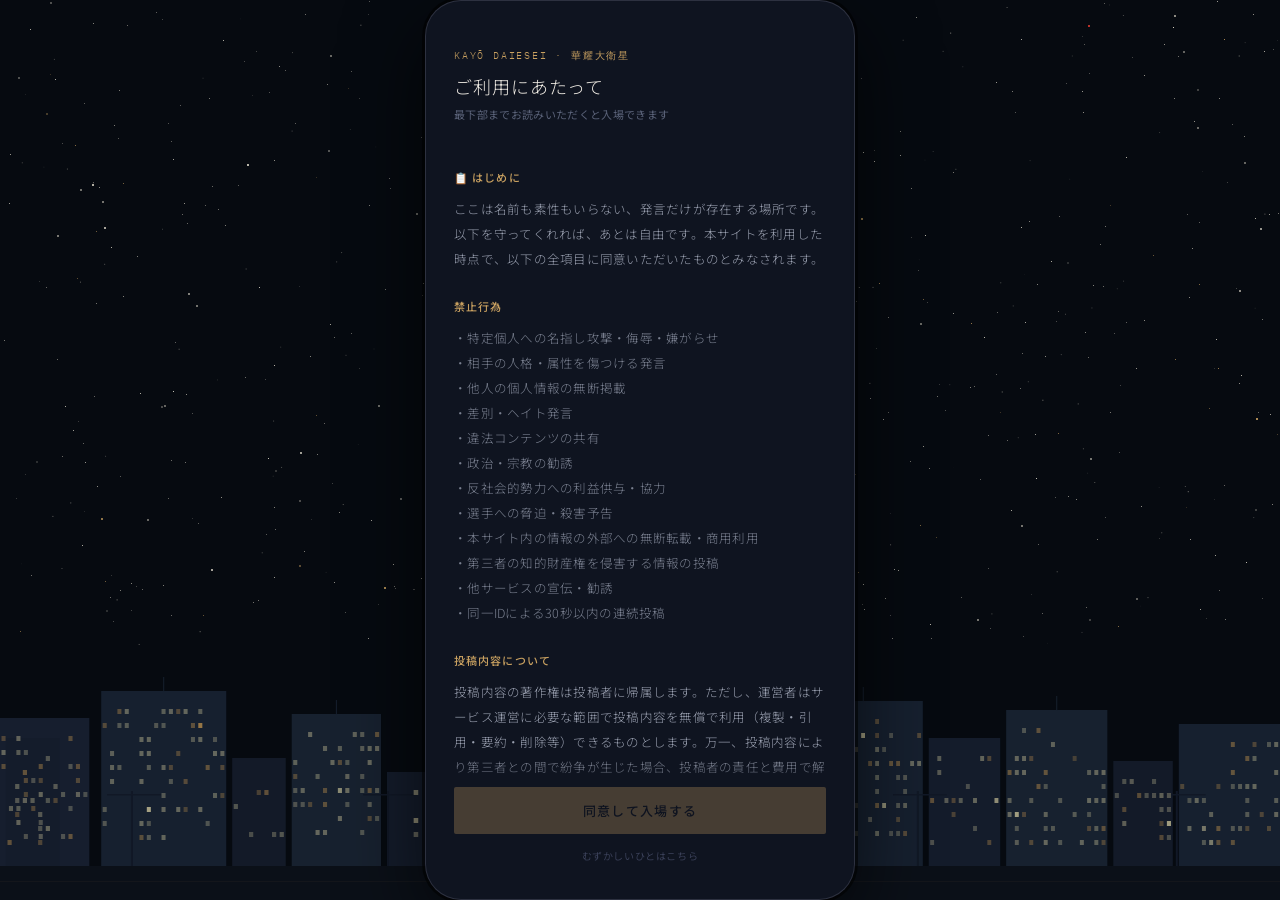
==== index.html @ 4f568e1c "patch: 縦画面でカード下切れを修正 / Ver 1.1.23 max-height固定値を廃止、flex:1+min-height:0で sticky-frame残り領域をすべてcardsに割り" ====
<!DOCTYPE html>
<html lang="ja">
<head>
<meta charset="UTF-8">
<meta name="viewport" content="width=device-width, initial-scale=1.0, maximum-scale=1.0">
<title>華耀大衛星</title>
<meta name="theme-color" content="#c8a060">
<link rel="manifest" href="manifest.json">
<link rel="apple-touch-icon" href="icons/icon-192.png">

<!-- Google tag (gtag.js) -->
<script async src="https://www.googletagmanager.com/gtag/js?id=G-W4939EXX88"></script>
<script>
  window.dataLayer = window.dataLayer || [];
  function gtag(){dataLayer.push(arguments);}
  gtag('js', new Date());
  gtag('config', 'G-W4939EXX88');
</script>

<!-- フォント -->
<link href="https://fonts.googleapis.com/css2?family=Noto+Sans+JP:wght@200;300;400;500;700&family=IBM+Plex+Mono:wght@300;400;500&display=swap" rel="stylesheet">

<!-- Supabase SDK -->
<script src="https://cdn.jsdelivr.net/npm/@supabase/supabase-js@2/dist/umd/supabase.min.js"></script>

<!-- スタイル -->
<link rel="stylesheet" href="style.css">
</head>
<body>

<!-- ================================================================
     背景レイヤー（レターボックス領域のみ — コンテンツに非干渉）
================================================================ -->
<div id="bg-layer">
  <canvas id="starfield-canvas" style="position:absolute;top:0;left:0;width:100%;height:100%;pointer-events:none;z-index:0;"></canvas>
  <canvas id="city-canvas" style="position:absolute;bottom:0;left:0;width:100%;pointer-events:none;z-index:1;"></canvas>
</div>

<!-- ================================================================
     スマホフレーム（コンテンツエリア max-width: 430px）
================================================================ -->
<div id="stage">

  <!-- SCENE 1: スプラッシュ -->
  <div id="scene-splash">
    <img id="splash-logo" src="assets/wheel-eye.png" alt="華耀大衛星">
    <div id="loader-wrap"><div id="loader-bar"></div></div>
  </div>

  <!-- SCENE 2: 利用規約 -->
  <div id="scene-terms">
    <div id="terms-fade-top"></div>
    <div id="terms-header">
      <div id="terms-site-name">KAYŌ DAIESEI · 華耀大衛星</div>
      <div id="terms-title">ご利用にあたって</div>
      <div id="terms-subtitle">最下部までお読みいただくと入場できます</div>
    </div>

    <div id="terms-scroll">

      <!-- 通常版 -->
      <div id="terms-normal" class="terms-body active">
        <h2>📋 はじめに</h2>
        <p>ここは名前も素性もいらない、発言だけが存在する場所です。以下を守ってくれれば、あとは自由です。本サイトを利用した時点で、以下の全項目に同意いただいたものとみなされます。</p>
        <h2>禁止行為</h2>
        <ul>
          <li>・特定個人への名指し攻撃・侮辱・嫌がらせ</li>
          <li>・相手の人格・属性を傷つける発言</li>
          <li>・他人の個人情報の無断掲載</li>
          <li>・差別・ヘイト発言</li>
          <li>・違法コンテンツの共有</li>
          <li>・政治・宗教の勧誘</li>
          <li>・反社会的勢力への利益供与・協力</li>
          <li>・選手への脅迫・殺害予告</li>
          <li>・本サイト内の情報の外部への無断転載・商用利用</li>
          <li>・第三者の知的財産権を侵害する情報の投稿</li>
          <li>・他サービスの宣伝・勧誘</li>
          <li>・同一IDによる30秒以内の連続投稿</li>
        </ul>
        <h2>投稿内容について</h2>
        <p>投稿内容の著作権は投稿者に帰属します。ただし、運営者はサービス運営に必要な範囲で投稿内容を無償で利用（複製・引用・要約・削除等）できるものとします。万一、投稿内容により第三者との間で紛争が生じた場合、投稿者の責任と費用で解決するものとします。</p>
        <h2>匿名とIDについて</h2>
        <p>登録不要・完全匿名です。IDは24時間ごとに自動リセットされ、氏名等の個人情報は収集しません。ただし、投稿内容および接続元IPアドレスはサーバーに記録されます。本サイトは20歳以上の方を対象としています。競輪は適度に楽しみましょう。依存症などでお困りの方は専門の相談窓口（消費者庁：0570-000-109）へご相談ください。</p>
        <h2>免責事項</h2>
        <p>本サイトに掲載される情報の正確性・妥当性について一切保証しません。車券の購入は自己責任であり、的中・不的中に関する一切の不利益について責任を負いません。通信回線やコンピュータ等の障害によるシステムの中断・遅滞・中止・データの消失、データへの不正アクセスにより生じた損害についても責任を負いません。本サイトの利用により生じたいかなる損害についても、運営に故意または重大な過失がある場合を除き、責任を負いません。法令により責任を負うべき場合でも、総額1,000円を上限とします。違反投稿は予告なく削除し、悪質な場合はIPアドレスによるアクセス制限を行います。最終的な判断は運営の裁量に委ねられます。</p>
        <h2>その他</h2>
        <p>サイトの停止・規約変更は予告なく行う場合があります。変更後も利用を続けた場合、改定後の規約に同意いただいたものとみなされます。</p>
        <p class="footer-note">開発者：Mushyn Reagan ／ 2026年04月28日 施行</p>
      </div>

      <!-- ひらがな版 -->
      <div id="terms-kana" class="terms-body">
        <h2>📋 つかうまえによんでね</h2>
        <p>ここはなまえもなにもいらない、かきこみだけのばしょです。これだけまもってくれれば、あとはじゆうです。</p>
        <h2>やってはいけないこと</h2>
        <ul>
          <li>・ひとをなまえでよんでいじめたりバカにしない</li>
          <li>・あいてのことをきずつけることばをつかわない</li>
          <li>・ひとのじゅうしょやなまえをかかない</li>
          <li>・さべつやヘイトはだめ</li>
          <li>・ほうりつにはんすることをかかない</li>
          <li>・せいじやしゅうきょうのはなしをおしつけない</li>
          <li>・やくざやはんしゃかいてきなひとへのてつだいをしない</li>
          <li>・せんしゅに「しね」「ころす」などとかかない</li>
          <li>・ここのかきこみをよそにもっていったりおかねにしない</li>
          <li>・ほかのサービスのこうこくをしない</li>
          <li>・30びょういないにれんとうしない</li>
        </ul>
        <h2>かきこみについて</h2>
        <p>かいたひとのものです。でもうんえいしゃはひつようならけしたりつかったりできます。もめごとがおきたらかいたひとがじぶんでなんとかしてください。</p>
        <h2>なまえについて</h2>
        <p>とうろくいらず、かんぜんとくめいです。IDは24じかんでリセット。でもかきこみとIPアドレスはサーバーにのこります。20さいいじょうのひとがつかってください。ギャンブルはほどほどに。</p>
        <h2>めんせきじこう</h2>
        <p>ここのじょうほうでしゃけんをかってはずれてもしりません。システムがとまったりデータがきえてもしりません。なにかあってもうんえいしゃはせきにんとりません。1000えんがげんどです。わるいかきこみはけします。ひどいばあいはIPBANします。</p>
        <h2>そのほか</h2>
        <p>よこくなくとまったりルールがかわることがあります。つかいつづけたらどういしたとみなします。</p>
        <p class="footer-note">かいはつしゃ：Mushyn Reagan ／ 2026年04月28日 しこう</p>
      </div>

    </div><!-- /terms-scroll -->

    <div id="terms-fade-bottom"></div>
    <div id="terms-footer">
      <button id="btn-agree">同意して入場する</button>
      <button id="link-kana">むずかしいひとはこちら</button>
    </div>
  </div><!-- /scene-terms -->

  <!-- SCENE 3: 掲示板 -->
  <div id="scene-main">
    <div id="board-root">

      <!-- サイドバーオーバーレイ -->
      <div id="bd-overlay"></div>

      <!-- サイドバー -->
      <div id="bd-sidebar">
        <div id="bd-sidebar-hdr">
          <div class="bd-logo"><img src="assets/logo.png" alt="華耀大衛星"></div>
          <div>
            <div class="bd-site-name">華耀大衛星</div>
            <div class="bd-site-kana">かようだいえいせい</div>
            <div class="bd-site-ver">Ver 1.1.23</div>
          </div>
        </div>
        <div id="bd-nav-scroll">
          <div id="bd-boards-nav"></div>
        </div>
        <div id="bd-sidebar-ftr">
          <div class="bd-legal-links">
            <button class="bd-legal-btn" id="btn-show-terms">利用規約</button>
            <span class="bd-legal-sep">·</span>
            <button class="bd-legal-btn" id="btn-show-privacy">プライバシーポリシー</button>
          </div>
        </div>
      </div>

      <!-- ヘッダー -->
      <div id="bd-header">
        <button id="bd-hamburger">
          <span></span><span></span><span></span>
        </button>
        <div id="bd-header-title">華耀大衛星</div>
        <button id="bd-back-btn">← 戻る</button>
        <div class="bd-logo-sm"><img src="assets/logo.png" alt="ロゴ"></div>
      </div>

      <!-- スレッド満杯バナー -->
      <div id="bd-full-banner">このスレッドは1000投稿に達しました。新しいスレッドを立ててください。</div>

      <!-- メインコンテンツ -->
      <div id="bd-main"><div class="bd-loading">読み込み中…</div></div>

      <!-- 入力バー -->
      <div id="bd-input-bar">
        <div id="bd-img-preview"></div>
        <form id="bd-form">
          <button type="button" id="bd-attach-btn" title="画像を添付">
            <svg width="16" height="16" viewBox="0 0 24 24" fill="none">
              <path d="M21.44 11.05l-9.19 9.19a6 6 0 01-8.49-8.49l9.19-9.19a4 4 0 015.66 5.66L9.41 17.41a2 2 0 01-2.83-2.83l8.49-8.48" stroke="#9aa0b0" stroke-width="2" stroke-linecap="round" stroke-linejoin="round"/>
            </svg>
          </button>
          <input type="file" id="bd-file-input" accept="image/jpeg,image/png,image/gif,image/webp" multiple style="display:none">
          <textarea id="bd-textarea" placeholder="書き込む…" rows="1"></textarea>
          <button type="submit" id="bd-send-btn">
            <svg width="16" height="16" viewBox="0 0 24 24" fill="none">
              <path d="M22 2L11 13" stroke="#0f1420" stroke-width="2" stroke-linecap="round"/>
              <path d="M22 2L15 22L11 13L2 9L22 2Z" stroke="#0f1420" stroke-width="2" stroke-linecap="round" stroke-linejoin="round"/>
            </svg>
          </button>
        </form>
      </div>

      <!-- スレッド作成モーダル（管理ページ用） -->
      <div id="bd-modal">
        <div id="bd-modal-box">
          <h3>新しいスレッドを立てる</h3>
          <input type="text" id="bd-thread-title" placeholder="スレッドタイトル" maxlength="100">
          <textarea id="bd-thread-body" placeholder="本文（最初の投稿）" rows="3"></textarea>
          <div class="bd-modal-actions">
            <button id="bd-modal-cancel">キャンセル</button>
            <button id="bd-modal-submit">作成する</button>
          </div>
        </div>
      </div>

      <!-- >>アンカーポップアップ -->
      <div id="bd-anchor-popup"></div>

      <!-- ライトボックス（画像拡大） -->
      <div id="bd-lightbox">
        <button id="bd-lightbox-close">✕</button>
        <img id="bd-lightbox-img" src="" alt="">
      </div>

      <!-- 利用規約 / プライバシーポリシー モーダル -->
      <div id="bd-legal-modal">
        <div id="bd-legal-modal-box">
          <div id="bd-legal-modal-hdr">
            <span id="bd-legal-modal-title">利用規約</span>
            <button id="bd-legal-modal-close">✕</button>
          </div>
          <div id="bd-legal-modal-body"></div>
        </div>
      </div>

    </div><!-- /board-root -->
  </div><!-- /scene-main -->

</div><!-- /stage -->

<!-- ================================================================
     スクリプト（依存順に読み込み）
================================================================ -->
<script src="bg.js"></script>        <!-- 背景演出（星・夜景） -->
<script src="flow.js"></script>      <!-- 起動フロー（スプラッシュ→規約→掲示板） -->
<script src="board.js"></script>     <!-- 掲示板ロジック（Supabase） -->
<script src="jizairitu.js"></script> <!-- 自在律A.L.L（レース予想ビュー） -->
<script src="home.js"></script>      <!-- はじめにページ -->
<script src="news.js"></script>      <!-- ニュース速報 -->

<!-- ================================================================
     PWA: SW登録 + インストールボタン（UA分岐）
================================================================ -->
<script>
(function() {
  // Service Worker 登録
  if ('serviceWorker' in navigator) {
    navigator.serviceWorker.register('sw.js').catch(() => {});
  }

  // iOS Safari 判定
  const isIOS = /iphone|ipad|ipod/i.test(navigator.userAgent) && !window.MSStream;
  const isInStandaloneIOS = window.navigator.standalone === true;
  // Android Chrome 判定用
  let deferredPrompt = null;

  function getInstallBtn() {
    return document.getElementById('bd-pwa-btn');
  }

  function injectBtn(label, onClick) {
    const existing = getInstallBtn();
    if (existing) return;
    const ftr = document.getElementById('bd-sidebar-ftr');
    if (!ftr) return;
    const btn = document.createElement('button');
    btn.id = 'bd-pwa-btn';
    btn.className = 'bd-pwa-install-btn';
    btn.textContent = label;
    btn.addEventListener('click', onClick);
    ftr.insertBefore(btn, ftr.firstChild);
  }

  function removeBtn() {
    const b = getInstallBtn();
    if (b) b.remove();
  }

  // iOS Safari: beforeinstallprompt 非対応 → 手動案内モーダル
  if (isIOS && !isInStandaloneIOS) {
    document.addEventListener('DOMContentLoaded', () => {
      injectBtn('📲 ホーム画面に追加', () => {
        const modal = document.getElementById('bd-pwa-modal');
        if (modal) modal.style.display = 'flex';
      });
    });
    return;
  }

  // Android Chrome: beforeinstallprompt を捕捉
  window.addEventListener('beforeinstallprompt', e => {
    e.preventDefault();
    deferredPrompt = e;
    document.addEventListener('DOMContentLoaded', () => {
      injectBtn('📲 アプリとして追加', async () => {
        if (!deferredPrompt) return;
        deferredPrompt.prompt();
        const { outcome } = await deferredPrompt.userChoice;
        deferredPrompt = null;
        if (outcome === 'accepted') removeBtn();
      });
    });
    // DOMContentLoaded 後に beforeinstallprompt が来る場合も対応
    injectBtn('📲 アプリとして追加', async () => {
      if (!deferredPrompt) return;
      deferredPrompt.prompt();
      const { outcome } = await deferredPrompt.userChoice;
      deferredPrompt = null;
      if (outcome === 'accepted') removeBtn();
    });
  });

  // インストール済み
  window.addEventListener('appinstalled', () => removeBtn());
})();
</script>

<!-- iOS Safari 手動案内モーダル -->
<div id="bd-pwa-modal" style="display:none;position:fixed;inset:0;z-index:9999;background:rgba(0,0,0,0.72);align-items:flex-end;justify-content:center;">
  <div style="background:#0d1220;border-radius:16px 16px 0 0;padding:28px 24px 40px;width:100%;max-width:430px;color:#f0ece4;font-family:'Noto Sans JP',sans-serif;">
    <div style="font-size:17px;font-weight:500;margin-bottom:14px;">📲 ホーム画面に追加する方法</div>
    <ol style="font-size:14px;line-height:1.8;color:#ddd6c8;padding-left:20px;margin:0 0 20px;">
      <li>画面下部の <strong>共有ボタン</strong>（□↑）をタップ</li>
      <li>メニューから <strong>「ホーム画面に追加」</strong> をタップ</li>
      <li>右上の <strong>「追加」</strong> をタップして完了</li>
    </ol>
    <button onclick="document.getElementById('bd-pwa-modal').style.display='none'" style="width:100%;padding:13px;background:#c8a060;border:none;border-radius:8px;color:#0f1420;font-size:15px;font-weight:700;cursor:pointer;">閉じる</button>
  </div>
</div>

</body>
</html>
---- style.css ----
/* ================================================================
   華耀東夷堂 — スタイルシート
   編集箇所のガイド:
   - デザイントークン（色・フォント）: 各セレクタに直書き
   - ベースカラー:   #0f1420
   - アクセントカラー: #c8a060
   - フォント: Noto Sans JP / IBM Plex Mono
================================================================ */

*, *::before, *::after { box-sizing: border-box; margin: 0; padding: 0; }

html, body {
  height: 100%;
  background: #060a10; /* 画面外の最暗部 */
  font-family: 'Noto Sans JP', sans-serif;
  -webkit-font-smoothing: antialiased;
}

body {
  display: flex;
  justify-content: center;
  align-items: center;
  position: relative;
  overflow: hidden;
}

/* ── レターボックス背景レイヤー（コンテンツエリア外にのみ表示） ── */
#bg-layer {
  position: fixed;
  inset: 0;
  pointer-events: none;
  z-index: 0;
}

/* ── スマホフレーム（コンテンツエリア） ── */
#stage {
  width: 100%;
  height: 100%;
  max-width: 430px;
  position: relative;
  overflow: hidden;
  background: #0f1420;
  z-index: 1;
  border: 1.5px solid rgba(180,185,210,0.18);   /* ベゼル線 */
  border-radius: 36px;
  box-shadow: 0 0 0 3px rgba(0,0,0,0.55), 0 28px 80px rgba(0,0,0,0.65);
}

/* ================================================================
   SCENE 1: スプラッシュ
================================================================ */
#scene-splash {
  position: absolute; inset: 0; z-index: 10;
  display: flex; flex-direction: column;
  align-items: center; justify-content: center;
  gap: 36px;
  opacity: 0;
  transition: opacity 0.6s ease;
}
#scene-splash.visible { opacity: 1; }
#scene-splash.out     { opacity: 0; transition: opacity 0.5s ease; }

#splash-logo {
  width: 140px; height: 140px;
  filter: sepia(0.6) saturate(3) hue-rotate(-25deg) brightness(1.05);
}

/* ローディングバー */
#loader-wrap {
  width: 200px; height: 1px;
  background: rgba(200,160,96,0.15);
  position: relative; overflow: hidden;
}
#loader-bar {
  position: absolute; top: 0; left: 0; height: 100%;
  width: 0%;
  background: #c8a060;
}

/* ================================================================
   SCENE 2: 利用規約
================================================================ */
#scene-terms {
  position: absolute; inset: 0; z-index: 10;
  display: flex; flex-direction: column;
  opacity: 0; pointer-events: none;
  transition: opacity 0.5s ease;
}
#scene-terms.visible { opacity: 1; pointer-events: all; }
#scene-terms.out     { opacity: 0; pointer-events: none; transition: opacity 0.4s ease; }

#terms-header      { flex-shrink: 0; padding: 48px 28px 20px; }
#terms-site-name   {
  font-size: 10px; letter-spacing: 0.18em;
  color: #c8a060; font-weight: 300;
  font-family: 'IBM Plex Mono', monospace;
}
#terms-title       { margin-top: 10px; font-size: 18px; font-weight: 300; color: #f0ece4; letter-spacing: 0.05em; line-height: 1.5; }
#terms-subtitle    { margin-top: 6px; font-size: 11px; color: #5a6278; letter-spacing: 0.03em; }

#terms-scroll {
  flex: 1; overflow-y: auto; padding: 0 28px 20px;
  scroll-behavior: smooth;
}
#terms-scroll::-webkit-scrollbar       { width: 2px; }
#terms-scroll::-webkit-scrollbar-thumb { background: #2a3040; }

/* 規約本文（通常版・ひらがな版共通） */
.terms-body        { display: none; font-size: 12.5px; line-height: 2; color: #9aa0b0; font-weight: 300; letter-spacing: 0.02em; }
.terms-body.active { display: block; }
.terms-body h2     { font-size: 11px; font-weight: 500; color: #c8a060; letter-spacing: 0.1em; margin: 24px 0 8px; }
.terms-body p      { margin-bottom: 8px; }
.terms-body ul     { padding-left: 0; list-style: none; }
.terms-body ul li  { padding-left: 1em; text-indent: -1em; color: #7a8090; }
.terms-body .footer-note { margin-top: 32px; font-size: 10px; color: #3a4058; letter-spacing: 0.05em; }

/* フェードマスク */
#terms-fade-top    { position: absolute; left: 0; right: 0; height: 40px; pointer-events: none; top: 130px; background: linear-gradient(to bottom, #0f1420, transparent); z-index: 2; }
#terms-fade-bottom { position: absolute; left: 0; right: 0; height: 60px; pointer-events: none; bottom: 90px; background: linear-gradient(to top, #0f1420, transparent); z-index: 2; }

#terms-footer {
  flex-shrink: 0; padding: 12px 28px 36px;
  display: flex; flex-direction: column; align-items: center; gap: 14px;
  position: relative; z-index: 3;
}

/* 同意ボタン */
#btn-agree {
  width: 100%; padding: 14px 0;
  background: #c8a060; color: #0f1420;
  font-size: 13px; font-weight: 500; letter-spacing: 0.1em;
  border: none; cursor: pointer; border-radius: 2px;
  opacity: 0.3; pointer-events: none;
  transition: opacity 0.3s ease;
  font-family: 'Noto Sans JP', sans-serif;
}
#btn-agree.active        { opacity: 1; pointer-events: all; }
#btn-agree.active:active { opacity: 0.85; }

/* ひらがな切替リンク */
#link-kana {
  font-size: 10px; color: #3a4058; letter-spacing: 0.06em;
  cursor: pointer; background: none; border: none;
  font-family: 'Noto Sans JP', sans-serif;
  transition: color 0.2s;
}
#link-kana:hover { color: #7a8090; }

/* ================================================================
   SCENE 3: 掲示板
================================================================ */
#scene-main {
  position: absolute; inset: 0; z-index: 5;
  opacity: 0; transform: scale(0.95);
  pointer-events: none;
  transition: opacity 0.6s ease, transform 0.6s cubic-bezier(0.34,1.2,0.64,1);
}
#scene-main.visible { opacity: 1; transform: scale(1); pointer-events: all; }

#board-root {
  width: 100%; height: 100%;
  display: flex; flex-direction: column;
  background: transparent;
  position: relative; overflow: hidden;
}
#board-root ::-webkit-scrollbar       { width: 3px; }
#board-root ::-webkit-scrollbar-track { background: transparent; }
#board-root ::-webkit-scrollbar-thumb { background: #2a3040; border-radius: 2px; }

/* ── サイドバー ── */
#bd-overlay {
  display: none; position: absolute; inset: 0;
  background: rgba(0,0,0,0.5); backdrop-filter: blur(1px);
  z-index: 40;
}
#bd-overlay.open { display: block; }

#bd-sidebar {
  position: absolute; top: 0; left: 0; bottom: 0; width: 240px;
  background: #0b0f1a; z-index: 50;
  transform: translateX(-100%);
  transition: transform 0.25s cubic-bezier(0.4,0,0.2,1);
  display: flex; flex-direction: column;
}
#bd-sidebar.open { transform: translateX(0); }

#bd-sidebar-hdr {
  padding: 16px 16px 12px; border-bottom: 1px solid #1a2236;
  display: flex; align-items: center; gap: 10px; flex-shrink: 0;
}
#bd-sidebar-hdr .bd-logo          { width: 36px; height: 36px; border-radius: 8px; overflow: hidden; flex-shrink: 0; }
#bd-sidebar-hdr .bd-logo img      { width: 100%; height: 100%; object-fit: cover; }

.bd-site-name { font-size: 13px; font-weight: 700; color: #f0ece4; letter-spacing: 0.02em; }
.bd-site-kana { font-size: 10px; color: #5a6278; letter-spacing: 0.05em; }
.bd-site-ver  { font-size: 0.7rem; font-weight: 300; color: #9aa0b0; margin-top: 2px; }

#bd-nav-scroll  { flex: 1; overflow-y: auto; padding: 12px 8px; }
.bd-nav-label   { font-size: 10px; color: #5a6278; letter-spacing: 0.1em; padding: 4px 8px 8px; font-weight: 700; }

.bd-board-btn {
  display: flex; align-items: center; gap: 10px;
  width: 100%; padding: 9px 10px; background: transparent;
  border: none; border-radius: 6px; cursor: pointer;
  transition: background 0.15s; text-align: left;
}
.bd-board-btn:hover           { background: #141b2a; }
.bd-board-btn.active          { background: #1a2236; }
.bd-board-btn .bd-emoji       { font-size: 16px; width: 22px; text-align: center; flex-shrink: 0; }
.bd-board-btn .bd-bname       { font-size: 13px; color: #ddd6c8; letter-spacing: 0.02em; }
.bd-board-btn.active .bd-bname{ color: #c8a060; font-weight: 700; }
.bd-board-btn .bd-indicator   { margin-left: auto; width: 3px; height: 16px; background: #c8a060; border-radius: 2px; flex-shrink: 0; display: none; }
.bd-board-btn.active .bd-indicator { display: block; }

/* ── カテゴリ構造（Discord風2層） ── */
.bd-category { margin-bottom: 2px; }

.bd-cat-hdr {
  display: flex; align-items: center; gap: 6px;
  width: 100%; padding: 6px 8px 4px;
  background: none; border: none; cursor: pointer;
  text-align: left;
}
.bd-cat-hdr:hover .bd-cat-name { color: #9aa0b0; }

.bd-cat-arrow {
  font-size: 8px; color: #5a6278;
  transition: transform 0.2s;
  display: inline-block;
}
.bd-cat-arrow.collapsed { transform: rotate(-90deg); }

.bd-cat-name {
  font-size: 12px; font-weight: 600; color: #5a6278;
  letter-spacing: 0.05em; text-transform: uppercase;
  transition: color 0.15s;
}

.bd-cat-boards { overflow: hidden; }
.bd-cat-boards.hidden { display: none; }

/* 未読バッジ */
.bd-unread {
  margin-left: auto; font-size: 8px; color: #c8a060;
  flex-shrink: 0;
}

/* サイドバーフッター */
#bd-sidebar-ftr {
  padding: 10px 16px 16px; border-top: 1px solid #1a2236;
  flex-shrink: 0;
}
.bd-ftr-desc { font-size: 10px; color: #5a6278; margin-bottom: 8px; }
.bd-legal-links { display: flex; align-items: center; gap: 8px; }
.bd-legal-btn {
  background: none; border: none; cursor: pointer;
  font-size: 10px; color: #3a4058;
  font-family: 'Noto Sans JP', sans-serif;
  letter-spacing: 0.03em; padding: 0;
  transition: color 0.2s;
}
.bd-legal-btn:hover { color: #c8a060; }
.bd-legal-sep { font-size: 10px; color: #3a4058; }

/* ── 法的モーダル ── */
#bd-legal-modal {
  display: none; position: absolute; inset: 0;
  background: rgba(0,0,0,0.8); z-index: 200;
  align-items: flex-end; justify-content: center;
  padding: 0;
}
#bd-legal-modal.open { display: flex; }
#bd-legal-modal-box {
  background: #0d1220; border-top: 1px solid #c8a060;
  border-radius: 12px 12px 0 0;
  width: 100%; max-height: 75%;
  display: flex; flex-direction: column;
}
#bd-legal-modal-hdr {
  display: flex; align-items: center; justify-content: space-between;
  padding: 14px 18px 12px; border-bottom: 1px solid #1a2236;
  flex-shrink: 0;
}
#bd-legal-modal-title { font-size: 14px; font-weight: 700; color: #c8a060; }
#bd-legal-modal-close {
  background: none; border: none; color: #5a6278;
  font-size: 16px; cursor: pointer; padding: 2px 6px;
  transition: color 0.15s;
}
#bd-legal-modal-close:hover { color: #f0ece4; }
#bd-legal-modal-body {
  flex: 1; overflow-y: auto; padding: 16px 18px 24px;
  font-size: 12px; line-height: 2; color: #9aa0b0;
}
#bd-legal-modal-body h2 { font-size: 11px; font-weight: 500; color: #c8a060; letter-spacing: 0.1em; margin: 20px 0 6px; }
#bd-legal-modal-body h3 { font-size: 10px; font-weight: 500; color: #8a9090; letter-spacing: 0.08em; margin: 14px 0 4px; }
#bd-legal-modal-body p  { margin-bottom: 6px; }
#bd-legal-modal-body ul { padding-left: 0; list-style: none; }
#bd-legal-modal-body ul li { color: #7a8090; }
#bd-legal-modal-body .footer-note { margin-top: 24px; font-size: 10px; color: #3a4058; }

/* ── ヘッダー ── */
#bd-header {
  display: flex; align-items: center; gap: 10px;
  padding: 0 14px; height: 52px;
  background: #0d1220; border-bottom: 1px solid #1a2236;
  flex-shrink: 0; z-index: 10; position: relative;
}
#bd-hamburger {
  background: none; border: none; cursor: pointer; padding: 4px;
  display: flex; flex-direction: column; gap: 4px; flex-shrink: 0;
}
#bd-hamburger span  { display: block; width: 18px; height: 1.5px; background: #5a6278; border-radius: 1px; }
#bd-header-title    { flex: 1; font-size: 15px; font-weight: 700; color: #f0ece4; letter-spacing: 0.02em; white-space: nowrap; overflow: hidden; text-overflow: ellipsis; }

#bd-back-btn {
  display: none; background: none; border: none;
  color: #c8a060; font-size: 12px; cursor: pointer;
  padding: 4px 8px; letter-spacing: 0.05em;
  font-family: 'Noto Sans JP', sans-serif; flex-shrink: 0;
}

.bd-logo-sm     { width: 36px; height: 36px; border-radius: 8px; overflow: hidden; flex-shrink: 0; }
.bd-logo-sm img { width: 100%; height: 100%; object-fit: cover; }

/* ── メインコンテンツ ── */
#bd-full-banner {
  display: none;
  background: rgba(192,80,80,0.12); color: #c05050;
  font-size: 11px; text-align: center;
  padding: 7px 14px; border-bottom: 1px solid rgba(192,80,80,0.3);
  flex-shrink: 0; letter-spacing: 0.03em;
}
#bd-main { flex: 1; overflow-y: auto; padding-bottom: 4px; }

.bd-loading, .bd-empty {
  text-align: center; padding: 48px 20px;
  color: #5a6278; font-size: 13px; letter-spacing: 0.04em;
}

/* スレッドリスト */
.bd-thread-item         { padding: 12px 16px; cursor: pointer; transition: background 0.1s; }
.bd-thread-item:hover   { background: #141b2a; }
.bd-thread-sep          { height: 0.5px; background: rgba(255,255,255,0.04); filter: blur(0.4px); margin: 0 16px; }
.bd-thread-title        { font-size: 13.5px; color: #f0ece4; margin-bottom: 3px; letter-spacing: 0.01em; }
.bd-thread-meta         { font-size: 10px; color: #5a6278; font-family: 'IBM Plex Mono', monospace; }
.bd-thread-count        { float: right; font-size: 11px; color: #c8a060; margin-left: 8px; font-family: 'IBM Plex Mono', monospace; }
.bd-thread-item.full .bd-thread-title { color: #5a6278; }
.bd-thread-item.full .bd-thread-count { color: #c05050; }

/* 投稿 */
.bd-post              { padding: 10px 16px; }
.bd-post.system       { border-left: 2px solid #8a6a3a; margin: 0 16px; }
.bd-post.highlight    { background: rgba(200,160,96,0.08); }
.bd-post-hdr          { display: flex; align-items: baseline; gap: 8px; margin-bottom: 4px; flex-wrap: wrap; }
.bd-post-num          { font-family: 'IBM Plex Mono', monospace; font-size: 10px; color: #c8a060; font-weight: 500; cursor: pointer; letter-spacing: 0.03em; }
.bd-post-id           { font-family: 'IBM Plex Mono', monospace; font-size: 10px; color: #c8a060; font-weight: 500; letter-spacing: 0.03em; }
.bd-post-time         { font-family: 'IBM Plex Mono', monospace; font-size: 9px; color: #3a4058; margin-left: 2px; }
.bd-post-body         { font-size: 13.5px; line-height: 1.75; color: #f0ece4; word-break: break-word; letter-spacing: 0.01em; }
.bd-post.system .bd-post-body { color: #ddd6c8; }
.bd-post-body a       { color: #c8a060; text-decoration: none; }
.bd-post-body a.anchor{ color: #7ab8e0; }
/* .inline-img は下部の統合スタイルで定義 */

/* ── 入力バー ── */
#bd-input-bar {
  display: none; padding: 10px 14px 14px;
  background: #0f1420; border-top: 1px solid #1a2236;
  flex-shrink: 0;
}
#bd-form { display: flex; align-items: flex-end; gap: 10px; }
#bd-textarea {
  flex: 1; resize: none; border: none; outline: none;
  background: #1a2236; color: #f0ece4; border-radius: 8px;
  padding: 10px 12px; font-size: 13.5px;
  font-family: 'Noto Sans JP', sans-serif;
  line-height: 1.6; overflow: hidden; caret-color: #c8a060;
  min-height: 40px; max-height: 120px;
}
#bd-textarea::placeholder { color: #5a6278; }
#bd-send-btn {
  width: 38px; height: 38px; border-radius: 8px;
  background: #c8a060; border: none; cursor: pointer;
  display: flex; align-items: center; justify-content: center;
  flex-shrink: 0; transition: opacity 0.15s;
}
#bd-send-btn:disabled    { opacity: 0.4; cursor: default; }
#bd-send-btn svg         { pointer-events: none; }

/* ── スレッド作成モーダル（管理ページ用・一般画面からは非表示） ── */
#bd-modal {
  display: none; position: absolute; inset: 0;
  background: rgba(0,0,0,0.75); z-index: 200;
  align-items: center; justify-content: center; padding: 20px;
}
#bd-modal.open         { display: flex; }
#bd-modal-box          { background: #161d2e; border: 1px solid #c8a060; border-radius: 8px; padding: 20px; width: 100%; }
#bd-modal-box h3       { color: #c8a060; margin-bottom: 14px; font-size: 14px; font-weight: 500; letter-spacing: 0.05em; }
#bd-modal-box input,
#bd-modal-box textarea {
  width: 100%; background: #0f1420; border: 1px solid #1a2236;
  border-radius: 6px; color: #f0ece4; padding: 9px 12px;
  font-size: 13px; font-family: 'Noto Sans JP', sans-serif;
  margin-bottom: 10px; display: block; outline: none;
}
#bd-modal-box input:focus,
#bd-modal-box textarea:focus { border-color: #c8a060; }
#bd-modal-box textarea { min-height: 72px; resize: none; }

.bd-modal-actions          { display: flex; gap: 8px; }
.bd-modal-actions button   { flex: 1; padding: 10px; border-radius: 4px; font-size: 13px; cursor: pointer; border: none; font-family: 'Noto Sans JP', sans-serif; }
#bd-modal-submit           { background: #c8a060; color: #0f1420; font-weight: 700; }
#bd-modal-cancel           { background: none; border: 1px solid #3a4058 !important; color: #5a6278; }

/* ── 画像プレビュー（添付前） ── */
#bd-img-preview {
  display: none; flex-wrap: wrap; gap: 8px;
  padding: 8px 14px 0;
}
.img-prev-item {
  position: relative; width: 64px; height: 64px;
  border-radius: 6px; overflow: hidden;
  border: 1px solid #3a4058;
}
.img-prev-item img {
  width: 100%; height: 100%; object-fit: cover;
}
.img-prev-rm {
  position: absolute; top: 2px; right: 2px;
  width: 18px; height: 18px;
  background: rgba(0,0,0,0.7); color: #f0ece4;
  border: none; border-radius: 50%; font-size: 9px;
  cursor: pointer; display: flex; align-items: center; justify-content: center;
  line-height: 1; padding: 0;
}

/* ── 添付ボタン ── */
#bd-attach-btn {
  width: 34px; height: 34px; border-radius: 8px;
  background: none; border: none; cursor: pointer;
  display: flex; align-items: center; justify-content: center;
  flex-shrink: 0; transition: opacity .15s;
}
#bd-attach-btn:hover   { opacity: .7; }
#bd-attach-btn:disabled { opacity: .3; cursor: default; }

/* ── 投稿内サムネイル ── */
.inline-img {
  max-width: 180px; max-height: 180px;
  display: block; margin-top: 6px;
  border-radius: 6px; cursor: zoom-in;
  object-fit: cover;
  border: 1px solid #2a3040;
  transition: opacity .15s;
}
.inline-img:hover { opacity: .85; }

/* ── ライトボックス ── */
#bd-lightbox {
  display: none; position: absolute; inset: 0;
  background: rgba(0,0,0,0.92); z-index: 400;
  align-items: center; justify-content: center;
}
#bd-lightbox.open { display: flex; }
#bd-lightbox-img {
  max-width: 94%; max-height: 88%;
  object-fit: contain; border-radius: 4px;
  box-shadow: 0 8px 40px rgba(0,0,0,0.6);
}
#bd-lightbox-close {
  position: absolute; top: 16px; right: 18px;
  background: rgba(0,0,0,0.6); border: none;
  color: #f0ece4; font-size: 18px; width: 36px; height: 36px;
  border-radius: 50%; cursor: pointer; display: flex;
  align-items: center; justify-content: center;
  transition: background .15s;
}
#bd-lightbox-close:hover { background: rgba(200,160,96,0.3); }

/* ── アンカーポップアップ ── */
#bd-anchor-popup {
  display: none; position: absolute;
  background: #1c2540; border: 1px solid #c8a060;
  border-radius: 6px; padding: 10px 12px;
  max-width: 88%; font-size: 12px; z-index: 300;
  box-shadow: 0 4px 16px rgba(0,0,0,0.5);
  line-height: 1.6; color: #ddd6c8; pointer-events: none;
}

/* ================================================================
   HOME PAGE
================================================================ */
.home-wrap {
  padding: 0 0 40px;
  color: #ddd6c8;
  font-size: 13.5px;
  line-height: 1.9;
  letter-spacing: 0.02em;
}

/* キービジュアル */
.home-kv {
  padding: 36px 24px 28px;
  border-bottom: 1px solid rgba(255,255,255,0.05);
}
.home-kv-site {
  font-size: 9px;
  font-family: 'IBM Plex Mono', monospace;
  letter-spacing: 0.2em;
  color: #c8a060;
  margin-bottom: 12px;
}
.home-kv-catch {
  font-size: 22px;
  font-weight: 300;
  color: #f0ece4;
  letter-spacing: 0.04em;
  line-height: 1.5;
}

/* 本文セクション */
.home-section {
  padding: 24px 24px 8px;
}
.home-section p {
  margin-bottom: 14px;
  color: #c8cdd8;
}

/* 強調テキスト */
.home-em {
  font-style: italic;
  color: #c8a060 !important;
  letter-spacing: 0.06em;
  font-size: 14px;
  padding: 4px 0;
}

/* ブロックタイトル */
.home-block-title {
  font-size: 13px;
  font-weight: 700;
  color: #f0ece4;
  letter-spacing: 0.04em;
  margin-bottom: 4px;
}
.home-block-sub {
  font-size: 10px;
  font-family: 'IBM Plex Mono', monospace;
  color: #5a6278;
  letter-spacing: 0.06em;
  margin-bottom: 14px;
}

/* 外部リンク */
.home-link {
  display: inline-block;
  margin-top: 4px;
  font-size: 12px;
  color: #c8a060;
  text-decoration: none;
  border-bottom: 1px solid rgba(200,160,96,0.3);
  padding-bottom: 1px;
  transition: border-color 0.15s, color 0.15s;
}
.home-link:hover {
  color: #f0ece4;
  border-color: rgba(240,236,228,0.4);
}

/* 区切り線 */
.home-divider {
  height: 1px;
  margin: 16px 24px;
  background: rgba(255,255,255,0.06);
}

/* フッター */
.home-footer {
  margin-top: 32px;
  padding: 20px 24px;
  border-top: 1px solid rgba(255,255,255,0.05);
  text-align: center;
}
.home-footer-name {
  font-size: 12px;
  color: #5a6278;
  letter-spacing: 0.08em;
}
.home-footer-sub {
  font-size: 10px;
  color: #3a4058;
  margin-top: 4px;
  letter-spacing: 0.05em;
}

/* ================================================================
   ANNOUNCEMENTS
================================================================ */

/* ホーム内お知らせ */
.home-ann-loading {
  font-size: 12px;
  color: #5a6278;
  padding: 8px 0;
}
.home-ann-empty {
  font-size: 13px;
  color: #5a6278;
}
.home-ann-list { margin-top: 4px; }
.home-ann-item {
  border-left: 2px solid rgba(200,160,96,0.4);
  padding: 8px 0 8px 12px;
  margin-bottom: 14px;
}
.home-ann-meta {
  font-size: 10px;
  font-family: 'IBM Plex Mono', monospace;
  color: #5a6278;
  margin-bottom: 3px;
}
.home-ann-title {
  font-size: 13px;
  font-weight: 700;
  color: #f0ece4;
  margin-bottom: 4px;
}
.home-ann-body {
  font-size: 12.5px;
  color: #9aa0b0;
  line-height: 1.7;
}

/* 全件表示ビュー */
.ann-list { padding: 8px 0; }
.ann-item {
  padding: 16px;
  border-bottom: 1px solid rgba(255,255,255,.06);
}
.ann-item-hdr {
  display: flex;
  justify-content: space-between;
  align-items: flex-start;
  gap: 8px;
  margin-bottom: 8px;
}
.ann-item-title {
  font-size: 14px;
  font-weight: 700;
  color: #f0ece4;
  flex: 1;
}
.ann-item-date {
  font-size: 10px;
  font-family: 'IBM Plex Mono', monospace;
  color: #5a6278;
  white-space: nowrap;
  flex-shrink: 0;
}
.ann-item-body {
  font-size: 13px;
  color: #9aa0b0;
  line-height: 1.75;
  word-break: break-word;
}

/* ── サイドバー区切り線 ── */
.bd-nav-sep {
  height: 0.4px;
  background: rgba(255,255,255,0.08);
  margin: 4px 8px;
}

/* ================================================================
   LINKS PAGE
================================================================ */
.links-list { padding: 8px 0 32px; }
.links-item {
  padding: 20px 20px 16px;
}
.links-sep {
  height: 0.5px;
  background: rgba(255,255,255,0.06);
  margin: 0 20px;
}
.links-title {
  font-size: 13.5px;
  font-weight: 700;
  color: #f0ece4;
  margin-bottom: 10px;
  line-height: 1.5;
}
.links-desc {
  font-size: 13px;
  color: #9aa0b0;
  line-height: 1.8;
  margin-bottom: 14px;
}
.links-btn {
  display: inline-block;
  font-size: 12px;
  color: #c8a060;
  text-decoration: none;
  border: 1px solid rgba(200,160,96,0.35);
  border-radius: 4px;
  padding: 5px 12px;
  transition: background .15s, color .15s;
}
.links-btn:hover {
  background: rgba(200,160,96,0.12);
  color: #f0ece4;
}

/* ── PWA インストールボタン ── */
.bd-pwa-install-btn {
  display: block;
  width: calc(100% - 24px);
  margin: 0 12px 10px;
  padding: 10px 0;
  background: rgba(200,160,96,0.12);
  border: 1px solid rgba(200,160,96,0.40);
  border-radius: 8px;
  color: #c8a060;
  font-family: 'Noto Sans JP', sans-serif;
  font-size: 13px;
  font-weight: 500;
  cursor: pointer;
  transition: background .15s, color .15s;
}
.bd-pwa-install-btn:hover {
  background: rgba(200,160,96,0.22);
  color: #f0ece4;
}

/* ── ニュース速報 ── */
.news-filter-bar {
  display: flex;
  flex-wrap: wrap;
  gap: 4px;
  padding: 10px 14px 8px;
  border-bottom: 1px solid rgba(255,255,255,.06);
}
.news-filter-btn {
  padding: 3px 10px;
  border-radius: 3px;
  border: none;
  background: transparent;
  color: #5a6278;
  font-family: 'Noto Sans JP', sans-serif;
  font-size: .72rem;
  cursor: pointer;
  transition: background .14s, color .14s;
  white-space: nowrap;
}
.news-filter-btn:hover {
  background: rgba(255,255,255,.05);
  color: #9aa0b0;
}
.news-filter-btn.active {
  background: rgba(200,160,96,.10);
  color: #c8a060;
}
.news-list {
  padding: 0;
}
a.news-item,
a.news-item:link,
a.news-item:visited,
a.news-item:hover,
a.news-item:active {
  display: flex;
  align-items: stretch;
  text-decoration: none !important;
  color: #e8e0d0 !important;
  padding: 12px 16px;
  transition: background .14s;
}
a.news-item:hover {
  background: rgba(255,255,255,.04);
}
.news-item-accent {
  width: 2px;
  flex-shrink: 0;
  margin-right: 13px;
  align-self: stretch;
  border-radius: 1px;
}
.news-item-body {
  flex: 1;
  min-width: 0;
  padding-bottom: 2px;
}
.news-item-title {
  font-size: .875rem;
  color: #e8e0d0 !important;
  line-height: 1.6;
  word-break: break-word;
}
a.news-item:hover .news-item-title {
  color: #f0ece4 !important;
}
.news-item-meta {
  display: flex;
  align-items: center;
  gap: 10px;
  margin-top: 5px;
}
.news-item-cat {
  font-size: .69rem;
  color: #3a4058;
}
.news-item-time {
  font-size: .69rem;
  color: #3a4058;
  font-family: 'IBM Plex Mono', monospace;
}
.news-list .news-item + .news-item {
  border-top: 1px solid rgba(255,255,255,.05);
}

/* ── YouTube サムネイル ── */
.yt-thumb-wrap {
  display: block;
  margin-top: 8px;
  width: fit-content;
}
.yt-thumb {
  display: block;
  width: 100%;
  max-width: 300px;
  aspect-ratio: 16 / 9;
  object-fit: cover;
  opacity: 0.88;
  transition: opacity .15s;
}
.yt-thumb-wrap:hover .yt-thumb {
  opacity: 1;
}

/* ── 通報リンク ── */
.bd-report-btn {
  display: inline;
  font-size: 0.68rem;
  color: #5a6278;
  cursor: pointer;
  user-select: none;
  margin-left: 6px;
}
.bd-report-btn:hover { color: #c8a060; }

/* ── 通報モーダル ── */
#bd-report-modal {
  display: none;
  position: absolute;
  inset: 0;
  z-index: 300;
  background: rgba(6,10,16,0.82);
  align-items: center;
  justify-content: center;
}
#bd-report-modal.open { display: flex; }
#bd-report-modal-box {
  width: calc(100% - 40px);
  max-width: 390px;
  background: #0d1220;
  border-radius: 12px;
  padding: 20px;
  display: flex;
  flex-direction: column;
  gap: 12px;
}
#bd-report-modal-hdr {
  display: flex;
  align-items: center;
  justify-content: space-between;
  font-size: 14px;
  font-weight: 500;
  color: #f0ece4;
}
#bd-report-modal-hdr button {
  background: none;
  border: none;
  color: #5a6278;
  font-size: 16px;
  cursor: pointer;
  padding: 0;
  line-height: 1;
}
#bd-report-modal-desc {
  font-size: 12px;
  color: #7a8090;
}
#bd-report-reasons {
  display: block;
  max-height: 260px;
  overflow-y: auto;
}
.bd-report-label {
  display: flex;
  align-items: center;
  gap: 10px;
  width: 100%;
  padding: 10px 2px;
  border-bottom: 1px solid #1a2236;
  cursor: pointer;
  font-size: 13px;
  color: #ddd6c8;
  box-sizing: border-box;
}
.bd-report-label:last-child { border-bottom: none; }
.bd-report-label input[type="radio"] {
  accent-color: #c8a060;
  width: 16px;
  height: 16px;
  flex-shrink: 0;
  cursor: pointer;
}
.bd-report-label span { flex: 1; line-height: 1.4; }
#bd-report-other {
  background: #0f1420;
  border: none;
  border-radius: 8px;
  color: #f0ece4;
  font-size: 13px;
  font-family: 'Noto Sans JP', sans-serif;
  padding: 10px 12px;
  resize: none;
  outline: none;
  width: 100%;
}
#bd-report-modal-actions {
  display: flex;
  justify-content: flex-end;
  gap: 10px;
}
#bd-report-cancel {
  background: none;
  border: none;
  color: #5a6278;
  font-size: 13px;
  cursor: pointer;
  padding: 8px 12px;
  font-family: 'Noto Sans JP', sans-serif;
}
#bd-report-submit {
  background: #c8a060;
  border: none;
  border-radius: 8px;
  color: #0f1420;
  font-size: 13px;
  font-weight: 700;
  cursor: pointer;
  padding: 8px 18px;
  font-family: 'Noto Sans JP', sans-serif;
}
#bd-report-submit:active { opacity: 0.8; }

/* ================================================================
   NAV SUB（インデント子要素）
================================================================ */
.bd-nav-sub {
  padding-left: 40px !important;
}
.bd-nav-sub .bd-bname {
  color: #7a8090;
  font-size: 12px;
}
.bd-nav-sub.active .bd-bname {
  color: #c8a060;
}

/* ================================================================
   COLUMN（設計ノート）
================================================================ */
.column-wrap {
  padding: 0 0 60px;
  color: #c8cdd8;
  font-size: 13.5px;
  line-height: 1.9;
  letter-spacing: 0.02em;
}
.column-opening {
  font-size: 12px;
  color: #5a6278;
  font-family: 'IBM Plex Mono', monospace;
  letter-spacing: 0.08em;
}
.column-h2 {
  font-size: 16px;
  font-weight: 700;
  color: #c8a060;
  letter-spacing: 0.04em;
  margin-bottom: 0;
}
.column-h3 {
  font-size: 13.5px;
  font-weight: 700;
  color: #c8a060;
  letter-spacing: 0.03em;
  margin-bottom: 12px;
}
.column-italic {
  font-style: italic;
  color: #7a8090;
  font-size: 12.5px;
}
.column-step-label {
  font-size: 12.5px;
  font-weight: 700;
  color: #f0ece4;
  letter-spacing: 0.05em;
  margin: 20px 0 6px;
}
pre.column-pre {
  background: #0b0f1a;
  color: #c8a060;
  font-family: 'IBM Plex Mono', monospace;
  font-size: 11.5px;
  line-height: 1.7;
  padding: 12px 14px;
  border-radius: 6px;
  overflow-x: auto;
  margin: 8px 0 14px;
  border: 1px solid rgba(200,160,96,0.15);
  white-space: pre;
}
pre.column-pre code {
  background: none;
  color: inherit;
  font-family: inherit;
  font-size: inherit;
  padding: 0;
  border: none;
}
code.column-code {
  background: #0b0f1a;
  color: #c8a060;
  font-family: 'IBM Plex Mono', monospace;
  font-size: 11.5px;
  padding: 1px 5px;
  border-radius: 3px;
  border: 1px solid rgba(200,160,96,0.15);
}
.column-table {
  width: 100%;
  border-collapse: collapse;
  font-size: 12px;
  margin: 12px 0 16px;
  font-family: 'IBM Plex Mono', monospace;
}
.column-table th {
  background: rgba(200,160,96,0.1);
  color: #c8a060;
  font-weight: 600;
  padding: 7px 10px;
  border: 1px solid rgba(200,160,96,0.2);
  text-align: left;
}
.column-table td {
  padding: 6px 10px;
  border: 1px solid rgba(255,255,255,0.07);
  color: #c8cdd8;
  vertical-align: top;
}
.column-table tr:nth-child(even) td {
  background: rgba(255,255,255,0.02);
}
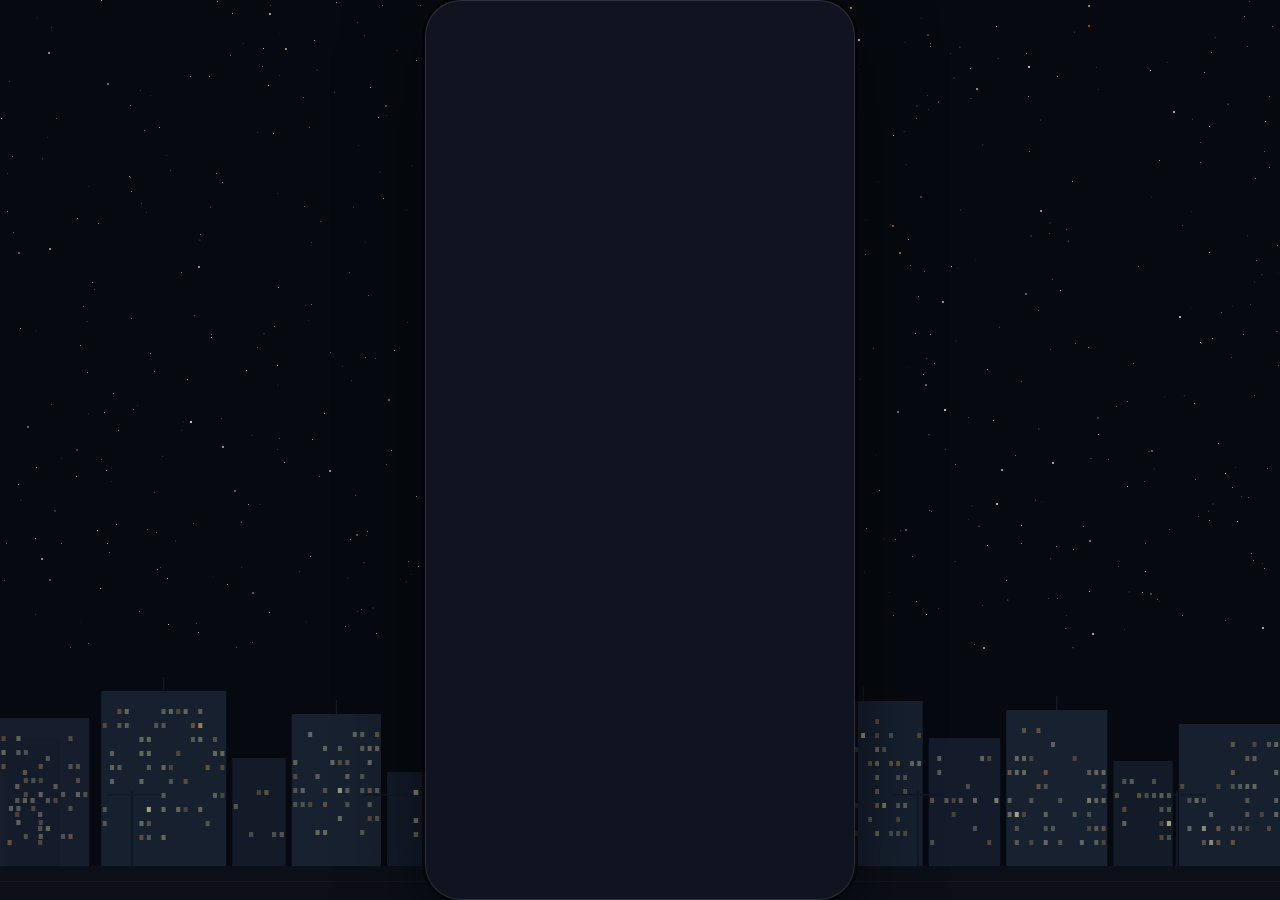
==== commit d04a56fb: "patch: sticky-frameをoverflow:hiddenに変更しカード切れを解消 / Ver 1.1.24 Co-Authored-By: Claude Sonnet 4.6 <nore" ====
--- a/index.html
+++ b/index.html
@@ -140,7 +140,7 @@
           <div>
             <div class="bd-site-name">華耀大衛星</div>
             <div class="bd-site-kana">かようだいえいせい</div>
-            <div class="bd-site-ver">Ver 1.1.23</div>
+            <div class="bd-site-ver">Ver 1.1.24</div>
           </div>
         </div>
         <div id="bd-nav-scroll">
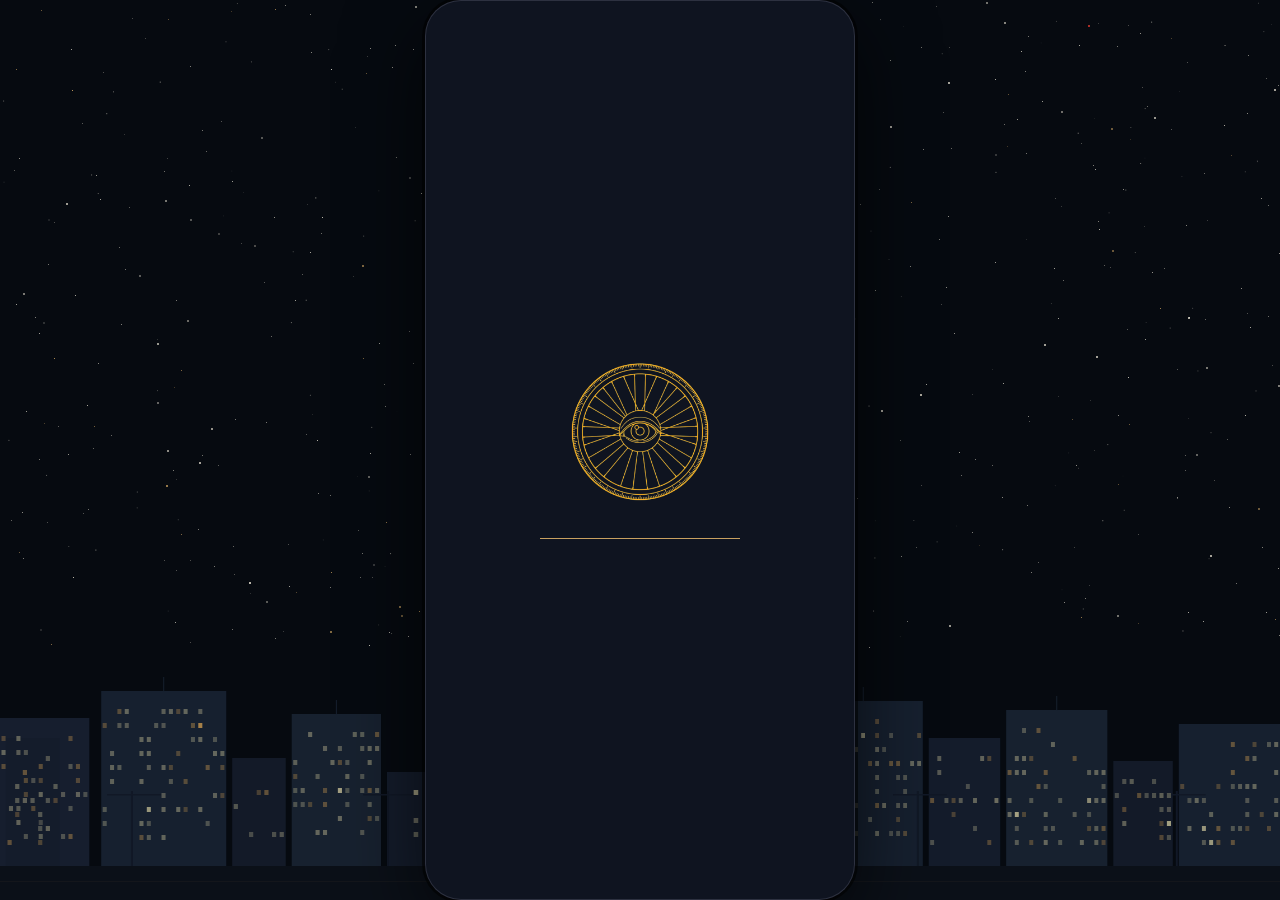
==== commit 9b350431: "patch: 縦画面カード切れ 案C+D複合修正 / Ver 1.1.25 案C: sticky-frame overflow:hidden → overflow-y:auto      -webki" ====
--- a/index.html
+++ b/index.html
@@ -140,7 +140,7 @@
           <div>
             <div class="bd-site-name">華耀大衛星</div>
             <div class="bd-site-kana">かようだいえいせい</div>
-            <div class="bd-site-ver">Ver 1.1.24</div>
+            <div class="bd-site-ver">Ver 1.1.25</div>
           </div>
         </div>
         <div id="bd-nav-scroll">
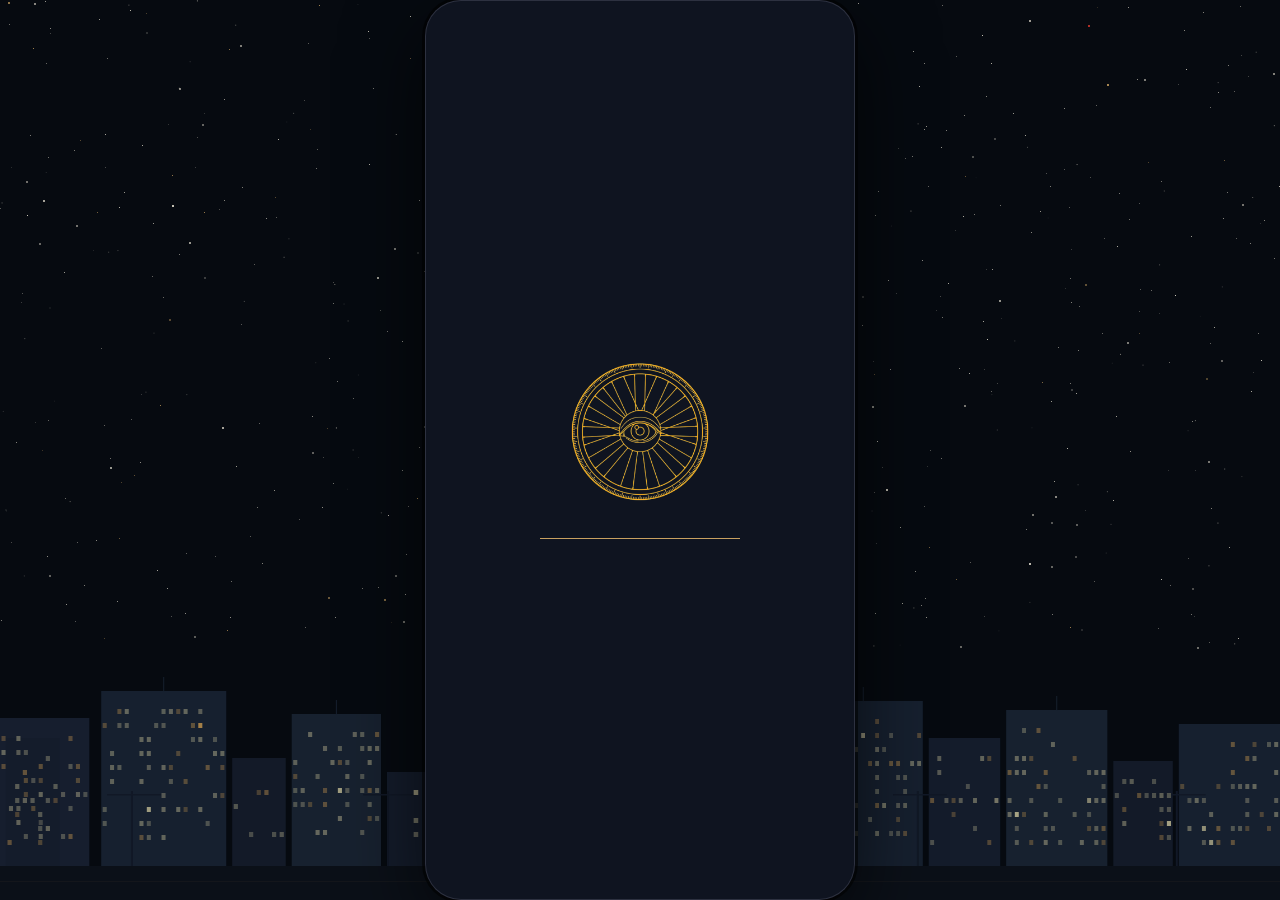
==== commit 5abbe4e1: "patch: カードpadding-bottomを明示的に上下対称化 / Ver 1.1.26 Co-Authored-By: Claude Sonnet 4.6 <noreply@anthropic" ====
--- a/index.html
+++ b/index.html
@@ -140,7 +140,7 @@
           <div>
             <div class="bd-site-name">華耀大衛星</div>
             <div class="bd-site-kana">かようだいえいせい</div>
-            <div class="bd-site-ver">Ver 1.1.25</div>
+            <div class="bd-site-ver">Ver 1.1.26</div>
           </div>
         </div>
         <div id="bd-nav-scroll">
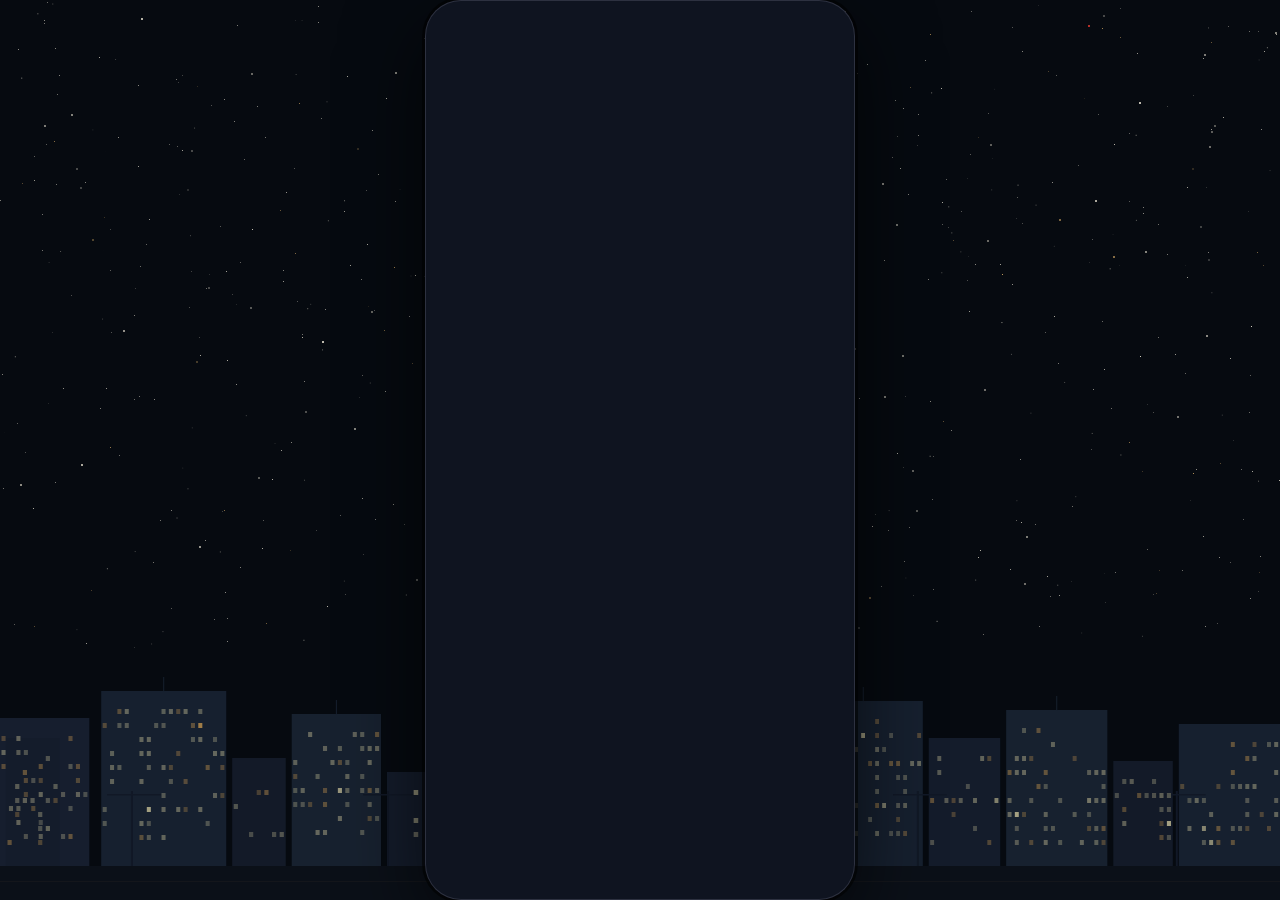
==== commit afa40d06: "patch: カード下切れ3点修正 / Ver 1.1.27 ① .card overflow:hidden → overflow:clip ② .cards padding-bottom:0 + :" ====
--- a/index.html
+++ b/index.html
@@ -140,7 +140,7 @@
           <div>
             <div class="bd-site-name">華耀大衛星</div>
             <div class="bd-site-kana">かようだいえいせい</div>
-            <div class="bd-site-ver">Ver 1.1.26</div>
+            <div class="bd-site-ver">Ver 1.1.27</div>
           </div>
         </div>
         <div id="bd-nav-scroll">
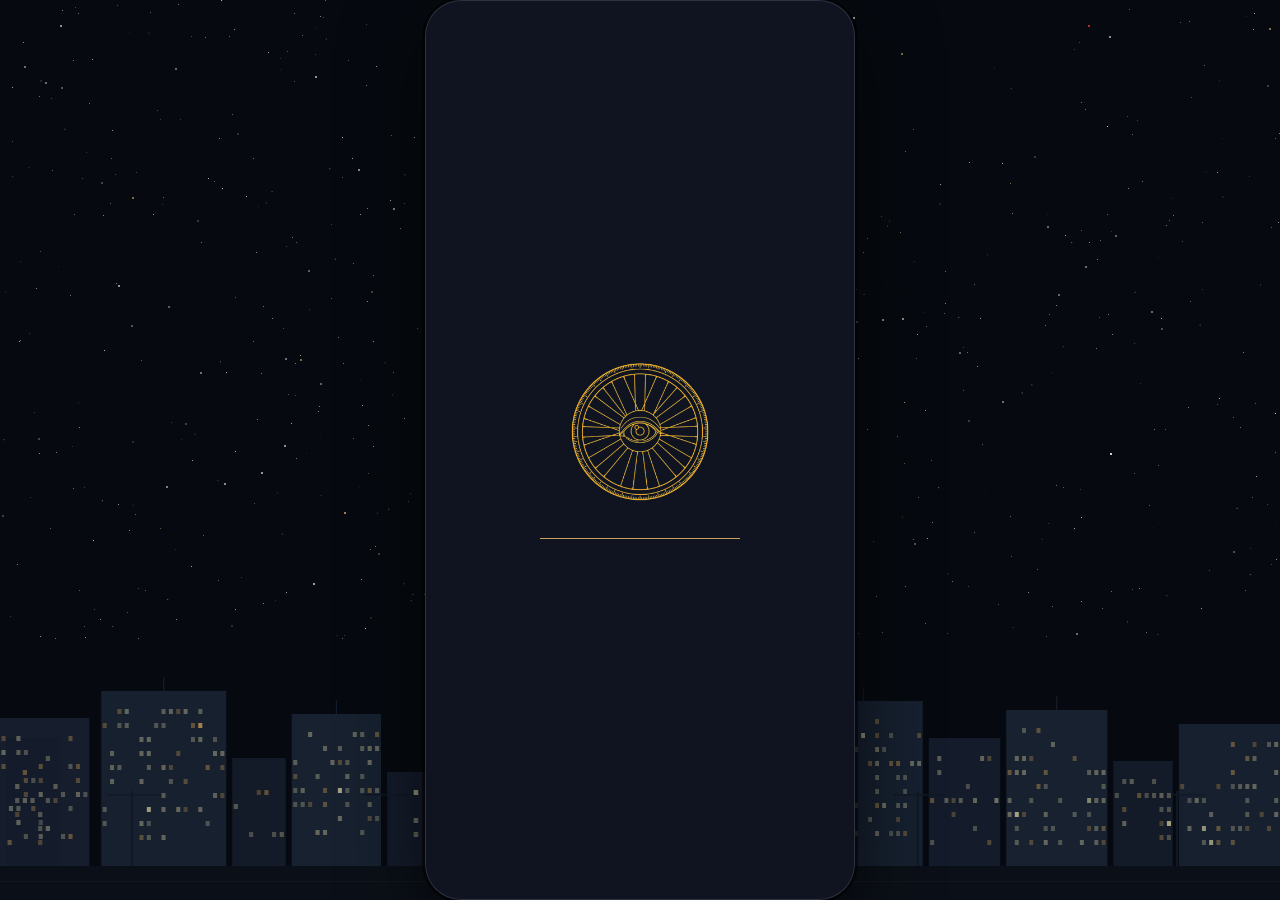
==== commit 7a1a8727: "patch: スクロールバー非表示・横はみ出し修正 / Ver 1.1.28 - sticky-frame/cards にscrollbar-width:none + webkit非表示 - stic" ====
--- a/index.html
+++ b/index.html
@@ -140,7 +140,7 @@
           <div>
             <div class="bd-site-name">華耀大衛星</div>
             <div class="bd-site-kana">かようだいえいせい</div>
-            <div class="bd-site-ver">Ver 1.1.27</div>
+            <div class="bd-site-ver">Ver 1.1.28</div>
           </div>
         </div>
         <div id="bd-nav-scroll">
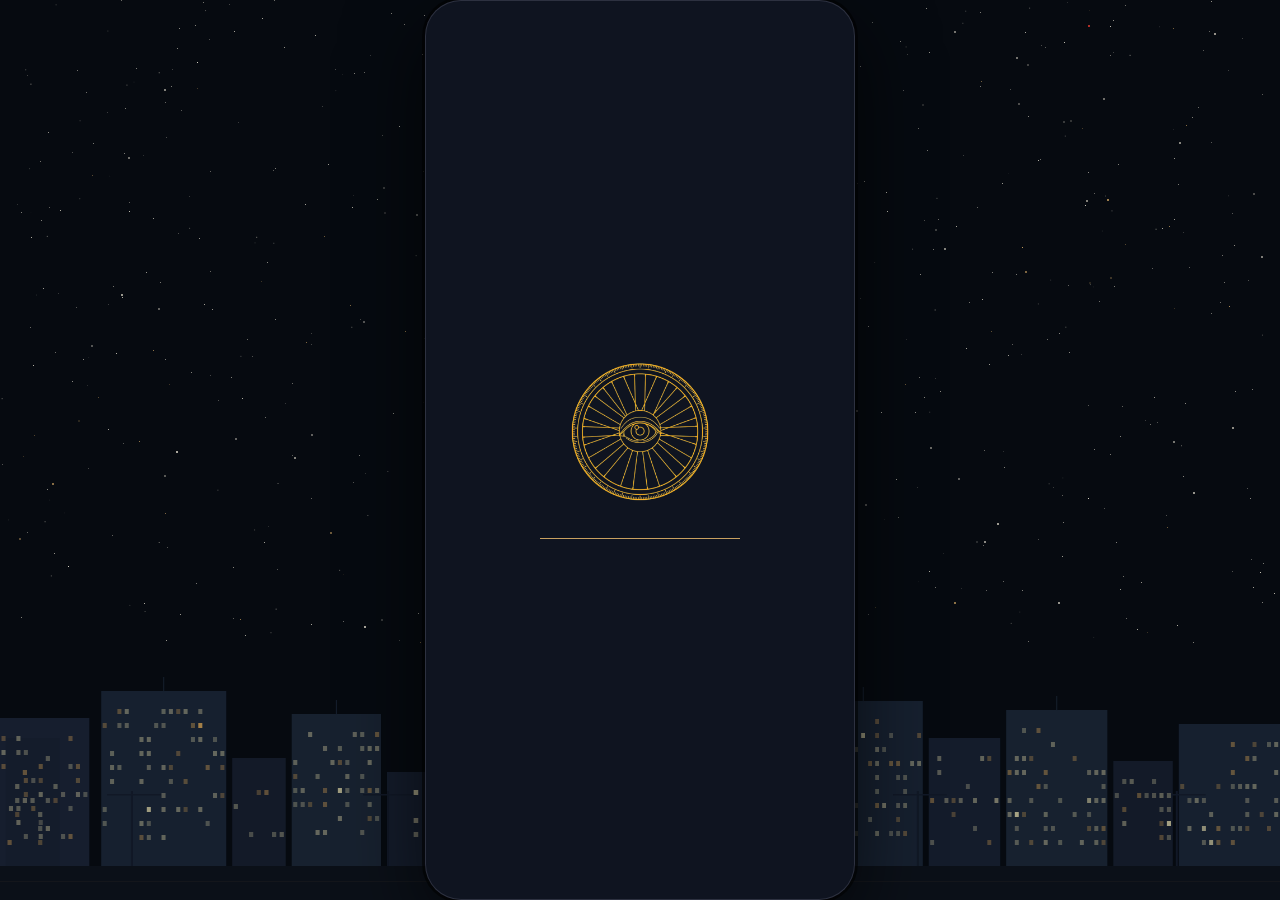
==== commit bf00f20b: "patch: sticky-frame overflow-x:hidden → overflow-x:clip に変更 / Ver 1.1.29 clipはスクロールコンテキストを生成しないため ov" ====
--- a/index.html
+++ b/index.html
@@ -140,7 +140,7 @@
           <div>
             <div class="bd-site-name">華耀大衛星</div>
             <div class="bd-site-kana">かようだいえいせい</div>
-            <div class="bd-site-ver">Ver 1.1.28</div>
+            <div class="bd-site-ver">Ver 1.1.29</div>
           </div>
         </div>
         <div id="bd-nav-scroll">
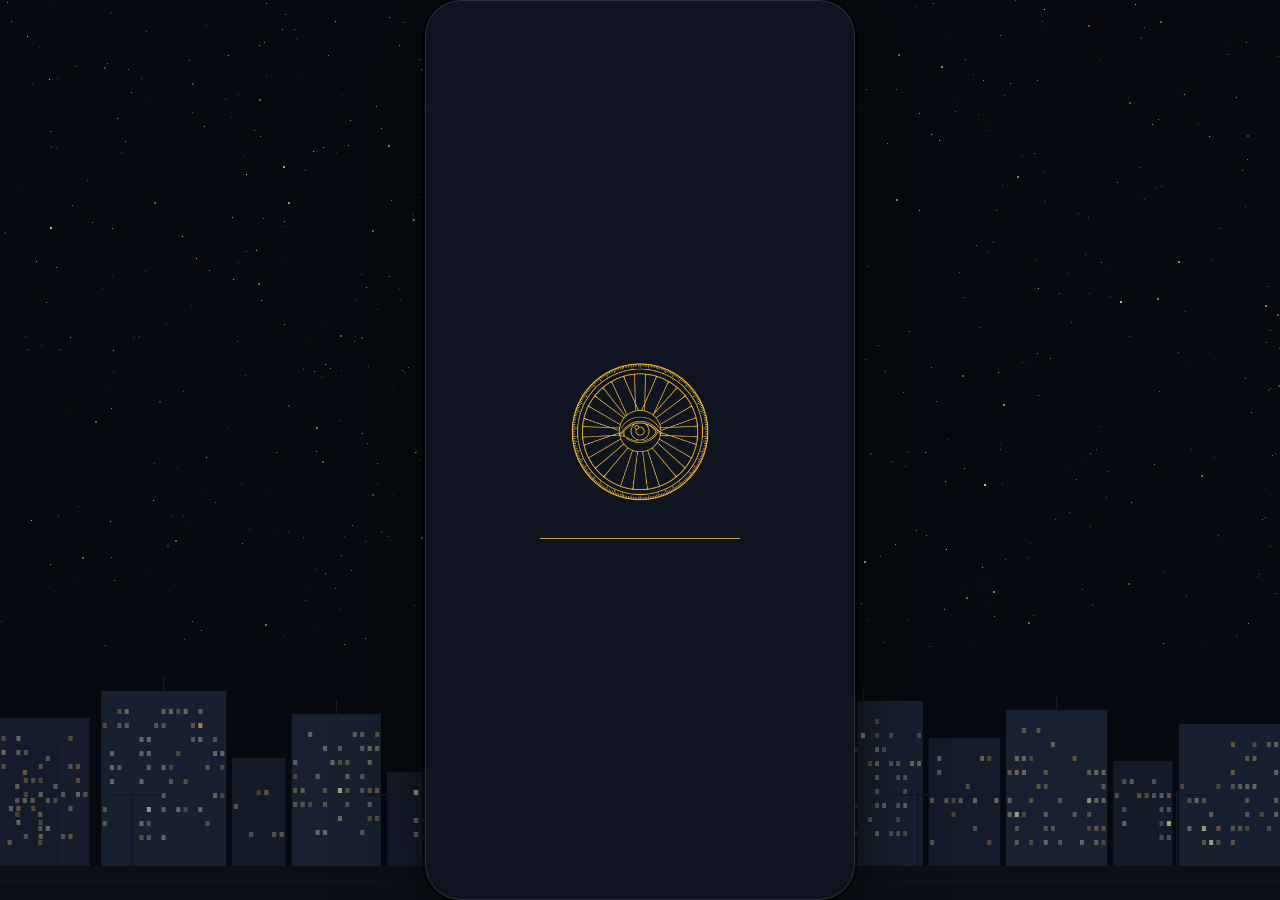
==== commit 6f665f8d: "patch: 横はみ出しを.cardsのoverflow-x:clipで直接封じ込め / Ver 1.1.30 - .cards に overflow-x:clip 追加（translateX(140" ====
--- a/index.html
+++ b/index.html
@@ -140,7 +140,7 @@
           <div>
             <div class="bd-site-name">華耀大衛星</div>
             <div class="bd-site-kana">かようだいえいせい</div>
-            <div class="bd-site-ver">Ver 1.1.29</div>
+            <div class="bd-site-ver">Ver 1.1.30</div>
           </div>
         </div>
         <div id="bd-nav-scroll">
